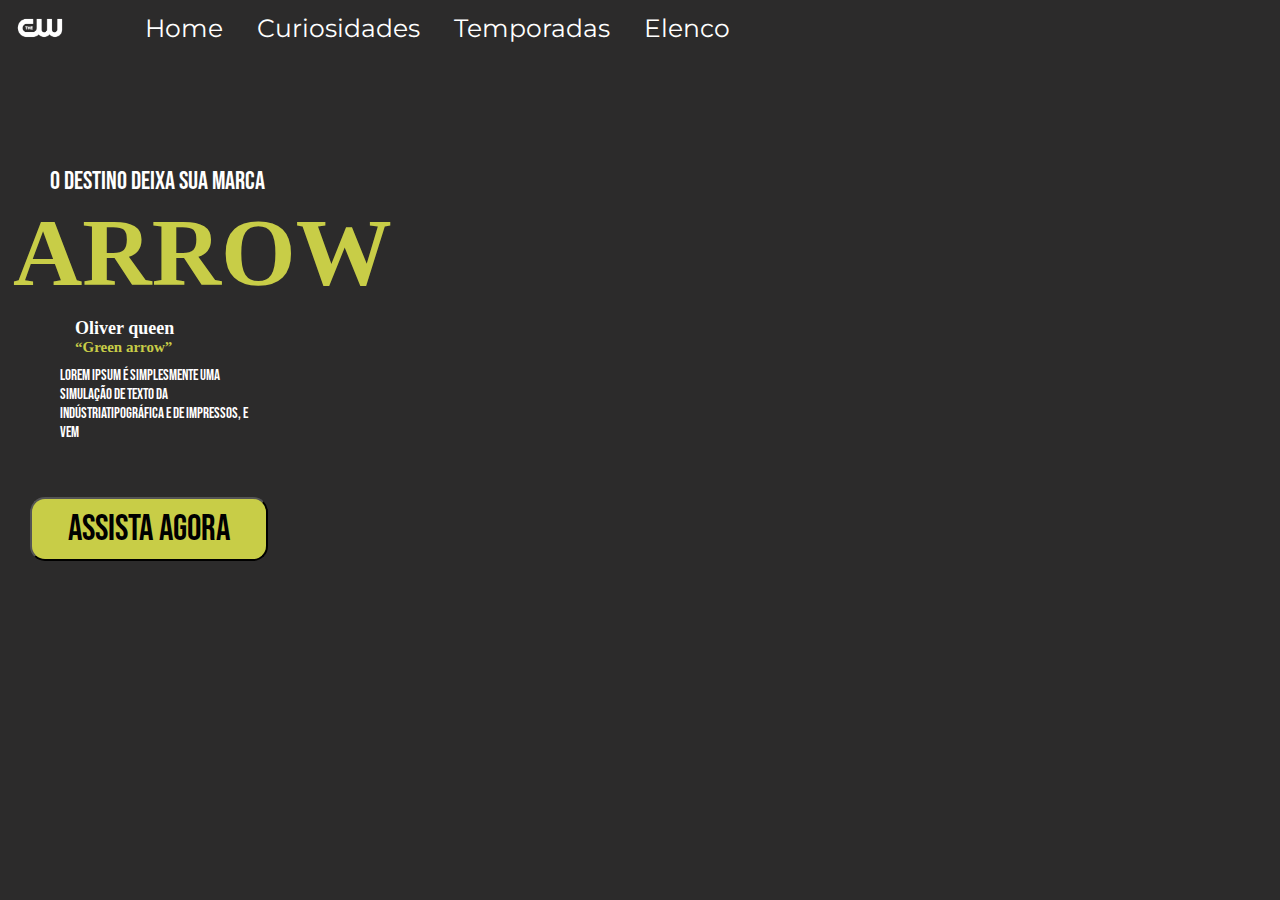
==== index.html @ 14106d90 "Initial commit" ====
<!DOCTYPE html>
<html lang="pt-BR">
<head>
  <meta charset="UTF-8">
  <meta http-equiv="X-UA-Compatible" content="IE=edge">
  <meta name="viewport" content="width=device-width, initial-scale=1.0">
  <link rel="stylesheet" href="style.css">
  <title>ARROW</title>
</head>
<body>
  <div class="generalbox">
    <nav>
      <div class="nav-bar_container">
        <img src="imagens/logo-the-cw.png" alt="logo" class="logo">
        <ul class="nav-bar">
          <a href="#"><li>Home</li></a>
          <a href="#"><li>Curiosidades</li></a>
          <a href="#"><li>Temporadas</li></a>
          <a href="#"><li>Elenco</li></a>
        </ul>
      </div>
    </nav>
    <header class="header">
          <h2 class="paragraph-h2">O destino deixa sua marca</h2>
          <h1 class="paragraph-h1">ARROW</h1>
          <h3 class="paragraph-h3">Oliver queen</h3>
          <h4 class="paragraph-h4">“Green arrow”</h4>
          <p class="paragraph-p">
            Lorem Ipsum é simplesmente uma simulação
            de texto da indústriatipográfica
            e de impressos, e vem
          </p>
          <button class="button-hero">ASSISTA AGORA</button>
    </header>
  </div>
</body>
</html>
---- style.css ----
@import url("https://fonts.googleapis.com/css2?family=Bebas+Neue&family=Montserrat:wght@100&display=swap");

* {
  margin: 0;
  padding: 0;
  box-sizing: border-box;
}

body {
  background-color: #2c2b2b;
  color: white;
}

.generalbox {
  background-image: url(imagens/hero.jpg);
  background-size: cover;
  max-height: 215px;
  height: 100%;
}

.logo {
  width: 35px;
}

.nav-bar_container {
  display: flex;
  justify-content: flex-start;
  align-items: center;
  flex-direction: row;
  gap: 8px;
}

li {
  display: inline-block;
  margin: 5px;
  font-size: 10px;
  font-weight: 400;
  font-family: "Montserrat", sans-serif;
}

a {
  color: white;
  gap: 5px;
}

a:hover {
  transition: 0.5s;
  color: #c8cd47;
}

.paragraph-h1 {
  font-size: 40px;
  color: #c8cd47;
  margin-left: 8px;
}

.paragraph-h2 {
  font-weight: 400;
  font-size: 12px;
  margin-top: 15px;
  margin-left: 20px;
  font-family: "Bebas Neue", cursive;
}

.paragraph-h3 {
  font-size: 15px;
  margin-left: 20px;
}

.paragraph-h4 {
  font-size: 10px;
  color: #c8cd47;
  margin-left: 23px;
}

.paragraph-p {
  font-weight: 400;
  font-size: 8px;
  width: 93px;
  margin-left: 20px;
  font-family: "Bebas Neue", cursive;
}

.button-hero {
  font-size: 16px;
  width: 100px;
  height: 22px;
  border-radius: 15px;
  background-color: #c8cd47;
  margin-bottom: 10px;
  margin-top: 5px;
  margin-left: 10px;
  font-family: "Bebas Neue", cursive;
}

.section {
  height: 167px;
  display: flex;
  flex-direction: column;
}

.container-img {
  display: flex;
  justify-content: space-around;
  margin-top: 22px;
}

.img-curiosidade1 {
  width: 136px;
  height: 85px;
}

.img-curiosidade2 {
  width: 136px;
  height: 85px;
}

.curiosidades-h2 {
  font-size: 25px;
  font-family: "Bebas Neue", cursive;
  text-align: center;
  margin-top: 12px;
  color: #c8cd47;
  font-weight: 400;
}

.curiosidades-p {
  width: 281px;
  height: 53px;
  font-size: 10px;
  text-align: center;
  font-family: "Montserrat", sans-serif;
  margin-left: 45px;
  margin-bottom: 45px;
}

.button-curiosidades {
  font-size: 18px;
  font-weight: 400;
  width: 110px;
  height: 50px;
  border-radius: 15px;
  background-color: #c8cd47;
  margin-bottom: 10px;
  margin-top: 5px;
  margin-left: 135px;
  font-family: "Bebas Neue", cursive;
}

@media (min-width: 748px) {
  .generalbox {
    max-height: 419.06px;
  }

  .logo {
    width: 57px;
  }

  .nav-bar_container {
    gap: 40px;
  }

  li {
    font-size: 15px;
  }

  .paragraph-h1 {
    font-size: 64px;
    margin-left: 13px;
  }

  .paragraph-h2 {
    font-size: 15px;
    margin-left: 50px;
  }

  .paragraph-h3 {
    font-size: 18px;
    margin-left: 55px;
  }

  .paragraph-h4 {
    font-size: 15px;
    margin-left: 55px;
    margin-bottom: 10px;
  }

  .paragraph-p {
    font-size: 15px;
    width: 178px;
    margin-bottom: 15px;
    margin-left: 25px;
  }

  .button-hero {
    width: 122px;
    height: 36px;
    font-size: 20px;
    margin-left: 30px;
  }

  .section{
    display: flex;
    flex-direction: row;
  }

  .img-curiosidade1{
    width: 230px;
    height: 183px;
    margin-left: 25px;
    margin-right: 10px;
  }

  .img-curiosidade2{
    width: 230px;
    height: 183px;
  }

  .curiosidades-h2{
    font-size: 30px;
    margin-left: 20px;
    margin-top: 35px;
  }

  .curiosidades-p{
    display: flex;
    flex-direction: column;
    width: 259px;
    height: 75pxpx;
    margin-top: 100px;
    text-align: start;
  }
}

@media (min-width: 1044px) {
  .generalbox {
    max-height: 823px;
  }

  .logo {
    width: 80px;
  }

  .nav-bar_container {
    gap: 50px;
  }

  li {
    font-size: 25px;
  }

  a {
    margin: 10px;
  }

  .paragraph-h1 {
    font-size: 96px;
    margin-bottom: 10px;
  }

  .paragraph-h2 {
    font-size: 25px;
    margin-top: 110px;
  }

  .paragraph-h3 {
    margin-left: 75px;
  }

  .paragraph-h4 {
    margin-left: 75px;
  }

  .paragraph-p {
    margin-left: 60px;
    width: 205px;
    margin-bottom: 50px;
  }

  .button-hero {
    width: 238px;
    height: 64px;
    font-size: 36px;
    margin-bottom: 100px;
  }
}
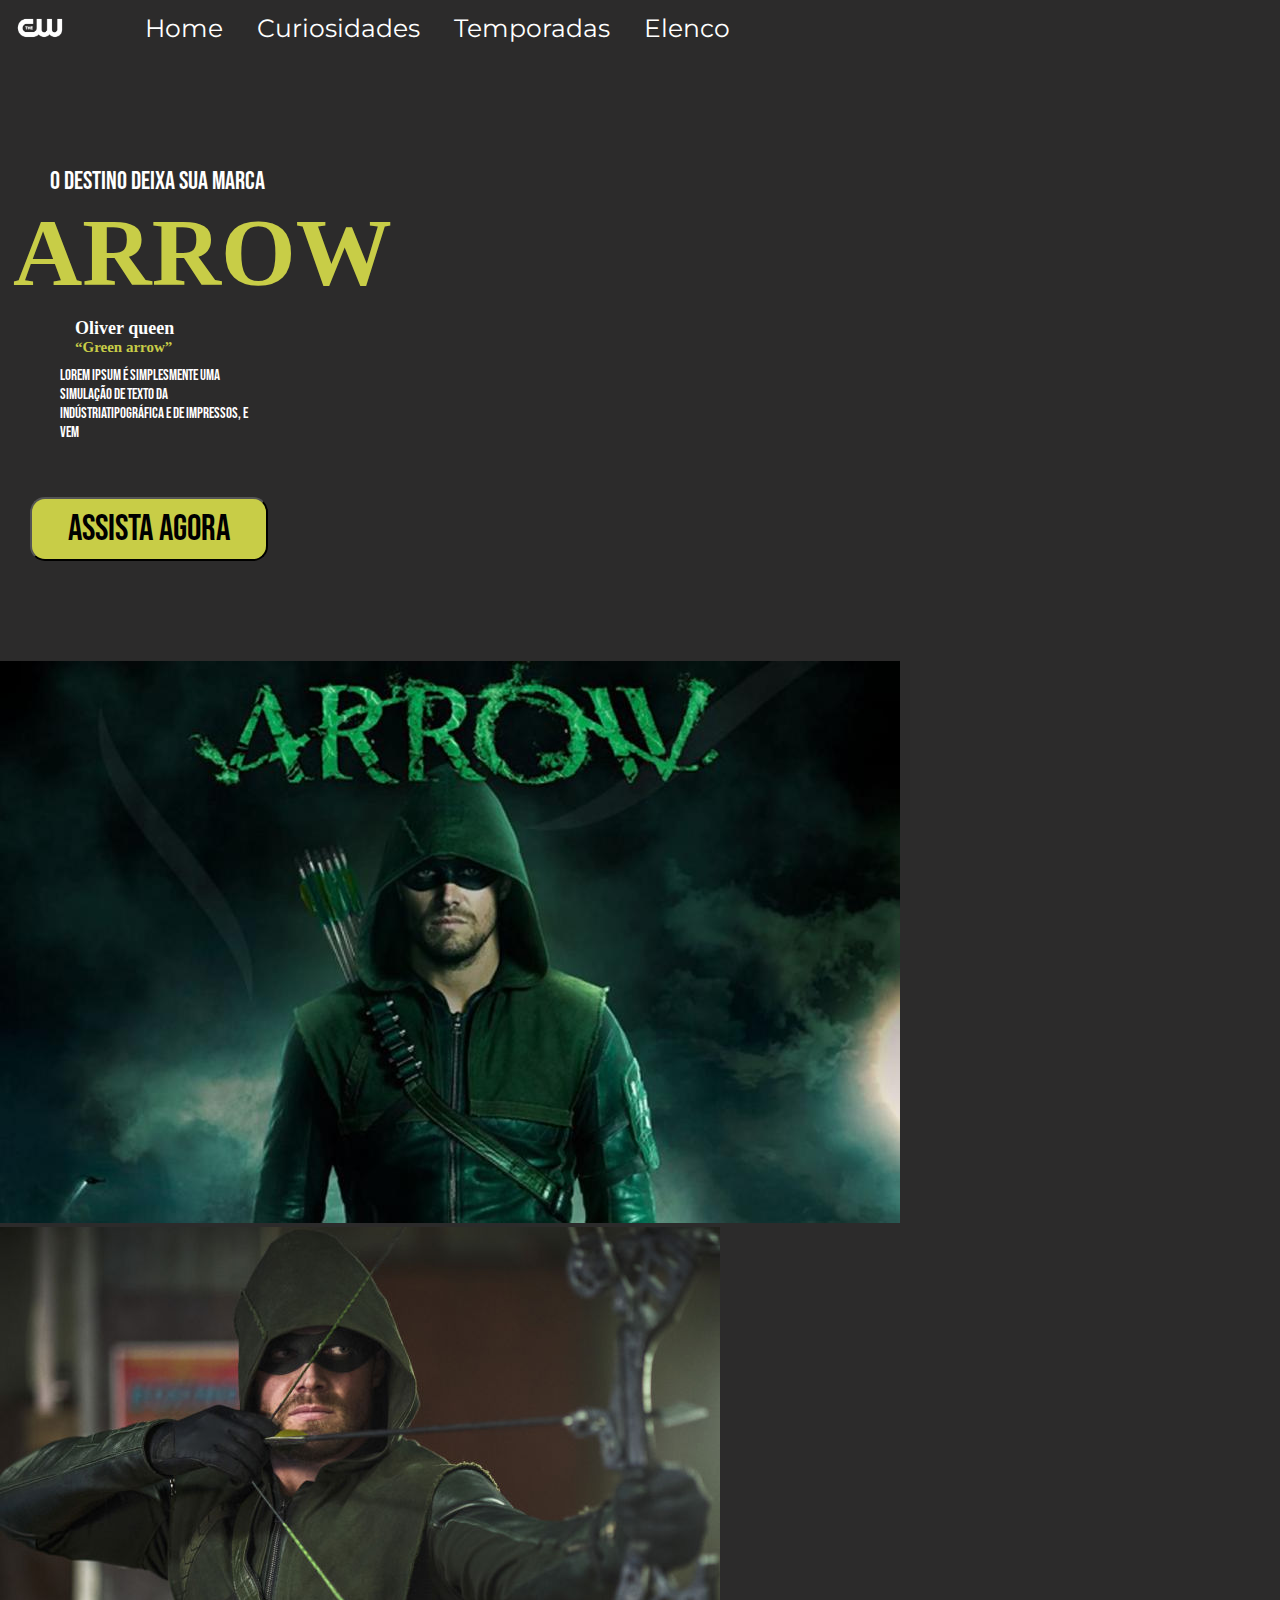
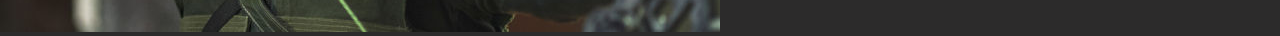
==== commit 2f4ac48e: "Update index.html" ====
--- a/index.html
+++ b/index.html
@@ -33,5 +33,11 @@
           <button class="button-hero">ASSISTA AGORA</button>
     </header>
   </div>
+  <section>
+    <div class="curiosity">
+      <img src="imagens/curiosidade1.jpg" alt="curiosity1">
+      <img src="imagens/curiosidade2.jpg" alt="curiosity2">
+    </div>
+  </section>
 </body>
 </html>--- a/style.css
+++ b/style.css
@@ -91,6 +91,7 @@
   margin-top: 5px;
   margin-left: 10px;
   font-family: "Bebas Neue", cursive;
+  cursor: pointer;
 }
 
 .section {
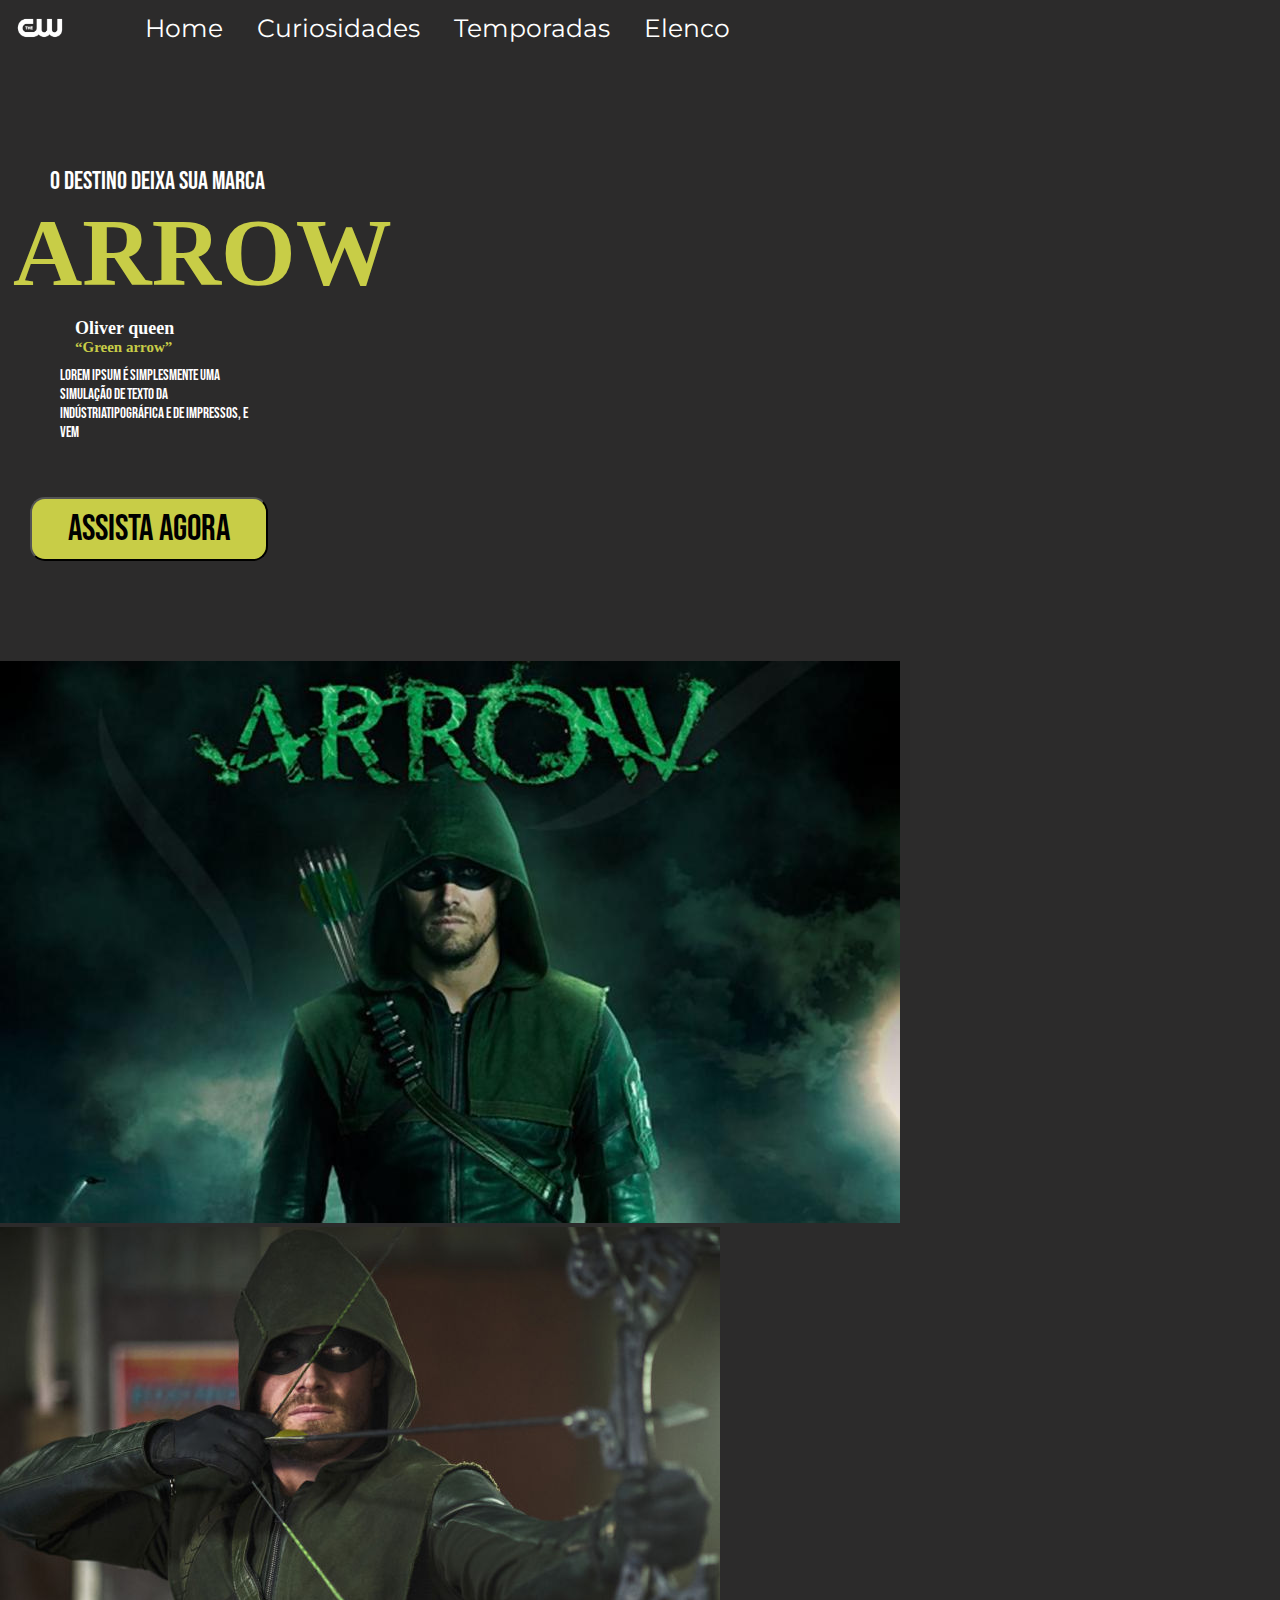
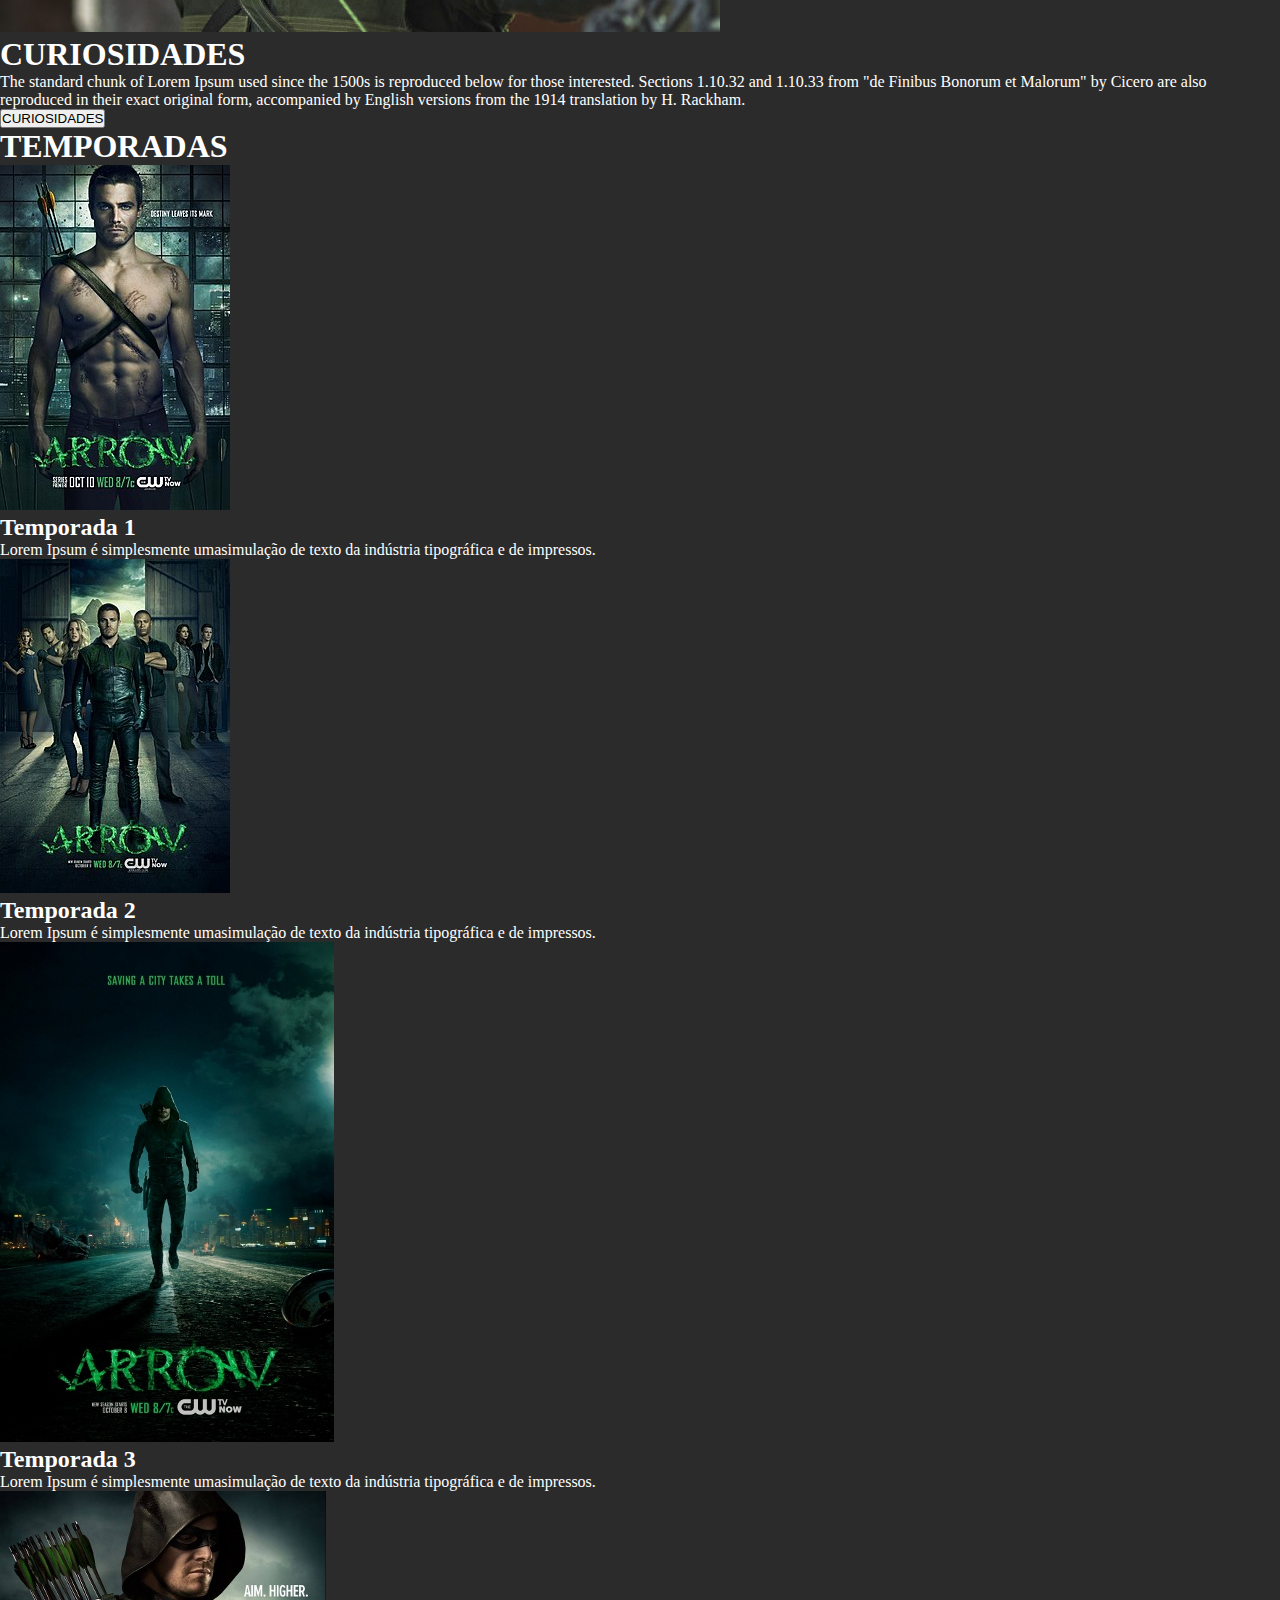
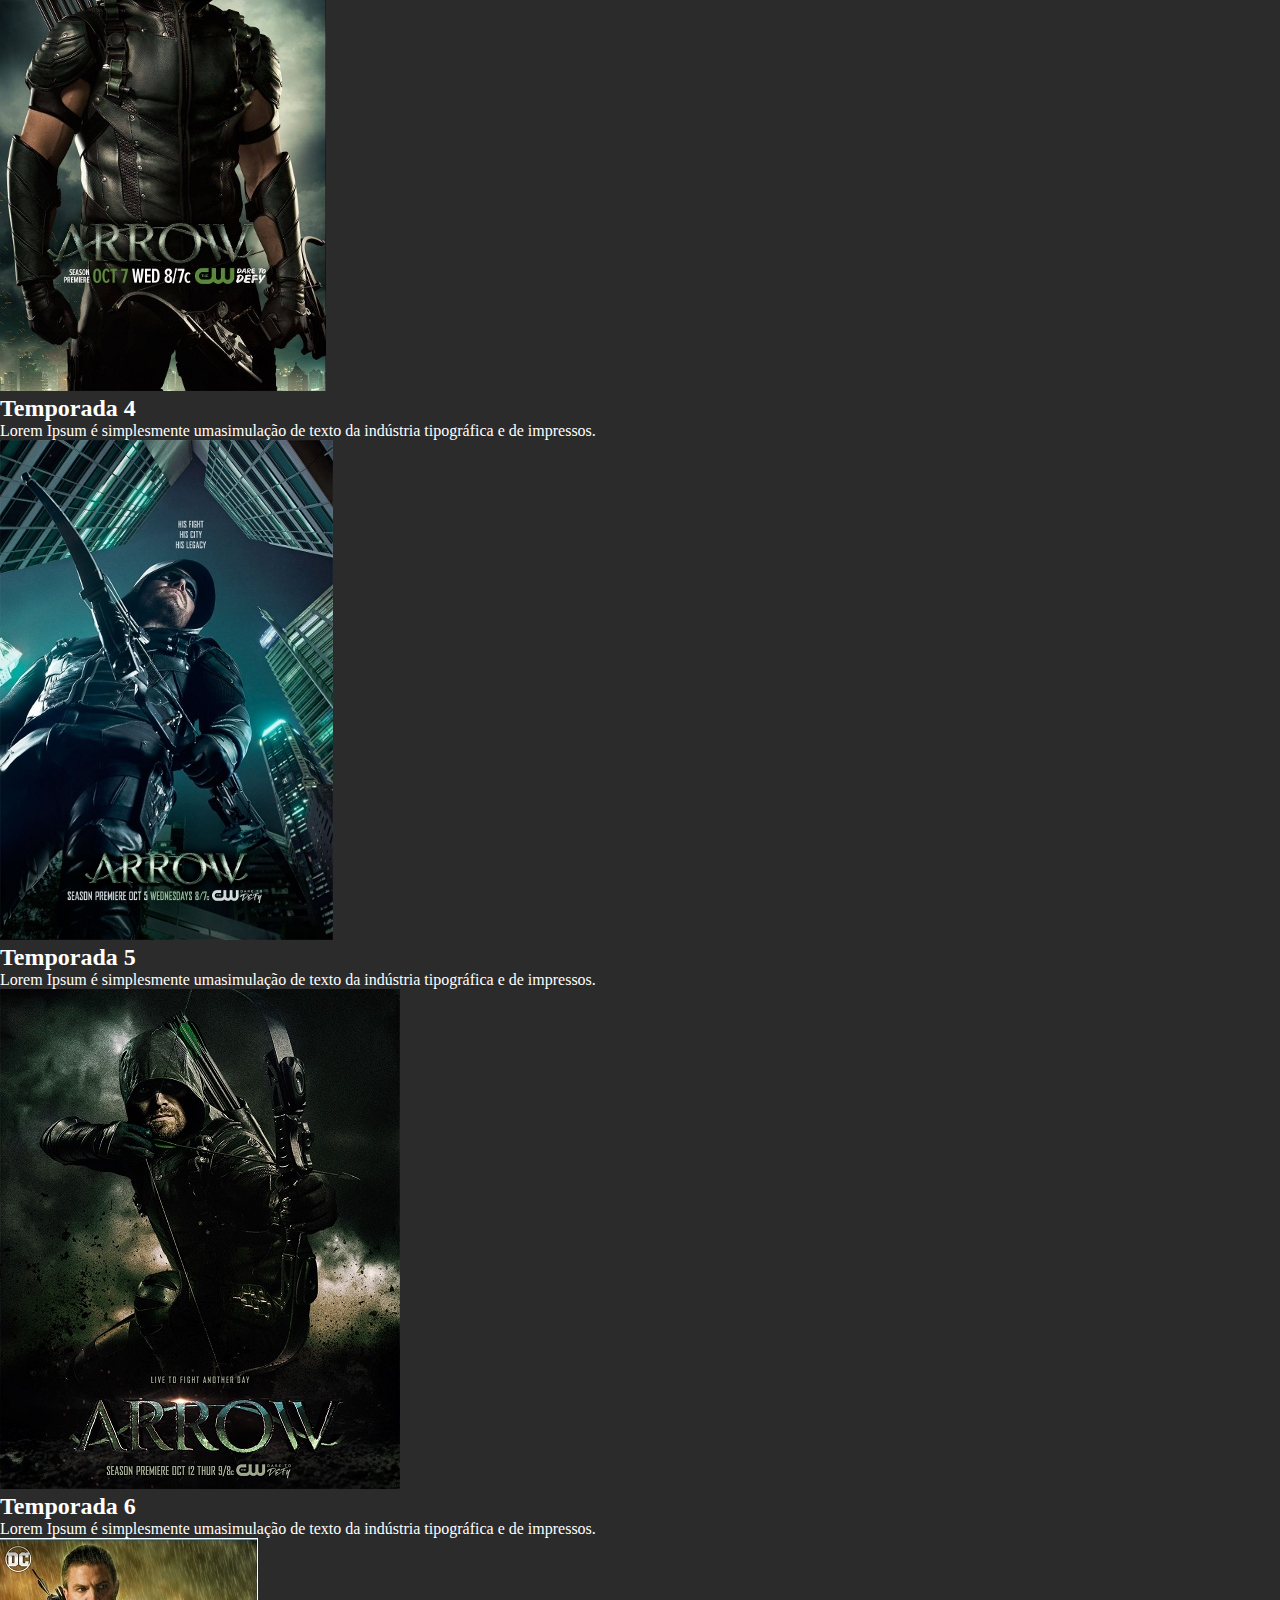
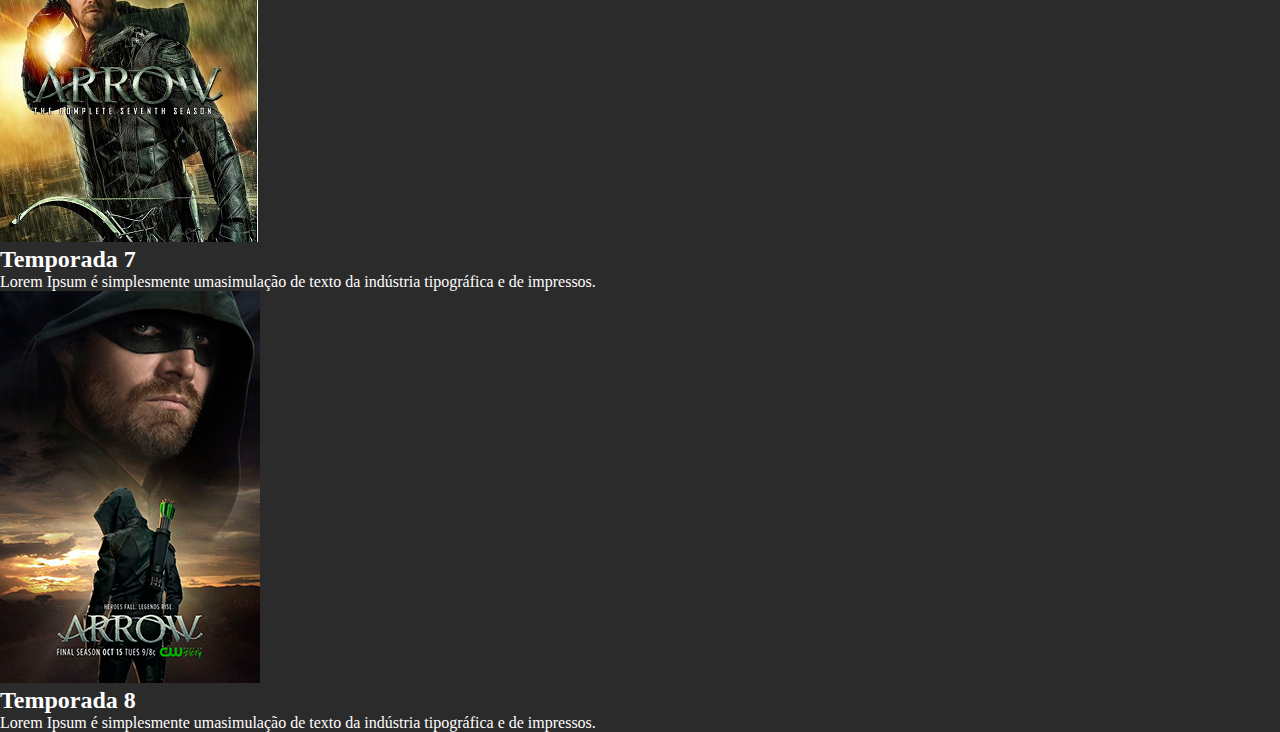
==== commit ea717928: "Update index.html" ====
--- a/index.html
+++ b/index.html
@@ -1,43 +1,116 @@
 <!DOCTYPE html>
 <html lang="pt-BR">
-<head>
-  <meta charset="UTF-8">
-  <meta http-equiv="X-UA-Compatible" content="IE=edge">
-  <meta name="viewport" content="width=device-width, initial-scale=1.0">
-  <link rel="stylesheet" href="style.css">
-  <title>ARROW</title>
-</head>
-<body>
-  <div class="generalbox">
-    <nav>
-      <div class="nav-bar_container">
-        <img src="imagens/logo-the-cw.png" alt="logo" class="logo">
-        <ul class="nav-bar">
-          <a href="#"><li>Home</li></a>
-          <a href="#"><li>Curiosidades</li></a>
-          <a href="#"><li>Temporadas</li></a>
-          <a href="#"><li>Elenco</li></a>
-        </ul>
+  <head>
+    <meta charset="UTF-8" />
+    <meta http-equiv="X-UA-Compatible" content="IE=edge" />
+    <meta name="viewport" content="width=device-width, initial-scale=1.0" />
+    <link rel="stylesheet" href="style.css" />
+    <title>ARROW</title>
+  </head>
+  <body>
+    <div class="generalbox">
+      <nav>
+        <div class="nav-bar_container">
+          <img src="imagens/logo-the-cw.png" alt="logo" class="logo" />
+          <ul class="nav-bar">
+            <a href="#"><li>Home</li></a>
+            <a href="#"><li>Curiosidades</li></a>
+            <a href="#"><li>Temporadas</li></a>
+            <a href="#"><li>Elenco</li></a>
+          </ul>
+        </div>
+      </nav>
+      <header class="header">
+        <h2 class="paragraph-h2">O destino deixa sua marca</h2>
+        <h1 class="paragraph-h1">ARROW</h1>
+        <h3 class="paragraph-h3">Oliver queen</h3>
+        <h4 class="paragraph-h4">“Green arrow”</h4>
+        <p class="paragraph-p">
+          Lorem Ipsum é simplesmente uma simulação de texto da
+          indústriatipográfica e de impressos, e vem
+        </p>
+        <button class="button-hero">ASSISTA AGORA</button>
+      </header>
+    </div>
+    <section>
+      <div class="curiosity">
+        <div class="img_curiosity">
+          <img src="imagens/curiosidade1.jpg"alt="curiosity1"class="curiosity1"/>
+          <img src="imagens/curiosidade2.jpg"alt="curiosity2"class="curiosity2"/>
+        </div>
+        <div class="text_curiosity">
+          <h1 class="curiosity h1">CURIOSIDADES</h1>
+          <p class="paragrapy_curiosity">
+            The standard chunk of Lorem Ipsum used since the 1500s is reproduced
+            below for those interested. Sections 1.10.32 and 1.10.33 from "de
+            Finibus Bonorum et Malorum" by Cicero are also reproduced in their
+            exact original form, accompanied by English versions from the 1914
+            translation by H. Rackham.
+          </p>
+          <button class="button_curiosity">CURIOSIDADES</button>
+        </div>
       </div>
-    </nav>
-    <header class="header">
-          <h2 class="paragraph-h2">O destino deixa sua marca</h2>
-          <h1 class="paragraph-h1">ARROW</h1>
-          <h3 class="paragraph-h3">Oliver queen</h3>
-          <h4 class="paragraph-h4">“Green arrow”</h4>
-          <p class="paragraph-p">
-            Lorem Ipsum é simplesmente uma simulação
-            de texto da indústriatipográfica
-            e de impressos, e vem
-          </p>
-          <button class="button-hero">ASSISTA AGORA</button>
-    </header>
-  </div>
-  <section>
-    <div class="curiosity">
-      <img src="imagens/curiosidade1.jpg" alt="curiosity1">
-      <img src="imagens/curiosidade2.jpg" alt="curiosity2">
-    </div>
-  </section>
-</body>
-</html>+    </section>
+    <section>
+      <div class="season">
+        <h1 class="h1_season">TEMPORADAS</h1>
+        <div class="season_impar">
+          <img src="imagens/Temporada_1.jpg" alt="img1" class="img_season">
+          <div class="text_season">
+            <h2 class="h2_season">Temporada 1</h2>
+            <p class="paragrapy_season">Lorem Ipsum é simplesmente umasimulação de texto da indústria tipográfica e de impressos.</p>
+          </div>
+        </div>
+        <div class="season_par">
+          <img src="imagens/Temporada_2.jpg" alt="img2" class="img_season">
+        <div class="text_season">
+          <h2 class="h2_season">Temporada 2</h2>
+          <p class="paragrapy_season">Lorem Ipsum é simplesmente umasimulação de texto da indústria tipográfica e de impressos.</p>
+        </div>
+        </div>
+        <div class="season_impar">
+          <img src="imagens/Temporada_3.jpg" alt="img3" class="img_season">
+        <div class="text_season">
+          <h2 class="h2_season">Temporada 3</h2>
+          <p class="paragrapy_season">Lorem Ipsum é simplesmente umasimulação de texto da indústria tipográfica e de impressos.</p>
+        </div>
+        </div>
+        <div class="season_par">
+          <img src="imagens/Temporada_4.jpg" alt="img4" class="img_season">
+        <div class="text_season">
+          <h2 class="h2_season">Temporada 4</h2>
+          <p class="paragrapy_season">Lorem Ipsum é simplesmente umasimulação de texto da indústria tipográfica e de impressos.</p>
+        </div>
+        </div>
+        <div class="season_impar">
+          <img src="imagens/Temporada_5.jpg" alt="img5" class="img_season">
+        <div class="text_season">
+          <h2 class="h2_season">Temporada 5</h2>
+          <p class="paragrapy_season">Lorem Ipsum é simplesmente umasimulação de texto da indústria tipográfica e de impressos.</p>
+        </div>
+        </div>
+        <div class="season_par">
+          <img src="imagens/Temporada_6.jpg" alt="img6" class="img_season">
+        <div class="text_season">
+          <h2 class="h2_season">Temporada 6</h2>
+          <p class="paragrapy_season">Lorem Ipsum é simplesmente umasimulação de texto da indústria tipográfica e de impressos.</p>
+        </div>
+        </div>
+        <div class="season_impar">
+          <img src="imagens/Temporada_7.jpg" alt="img7" class="img_season">
+        <div class="text_season">
+          <h2 class="h2_season">Temporada 7</h2>
+          <p class="paragrapy_season">Lorem Ipsum é simplesmente umasimulação de texto da indústria tipográfica e de impressos.</p>
+        </div>
+        </div>
+        <div class="season_par">
+          <img src="imagens/Temporada_8.jpg" alt="img8" class="img_season">
+        <div class="text_season">
+          <h2 class="h2_season">Temporada 8</h2>
+          <p class="paragrapy_season">Lorem Ipsum é simplesmente umasimulação de texto da indústria tipográfica e de impressos.</p>
+        </div>
+        </div>
+      </div>
+    </section>
+  </body>
+</html>
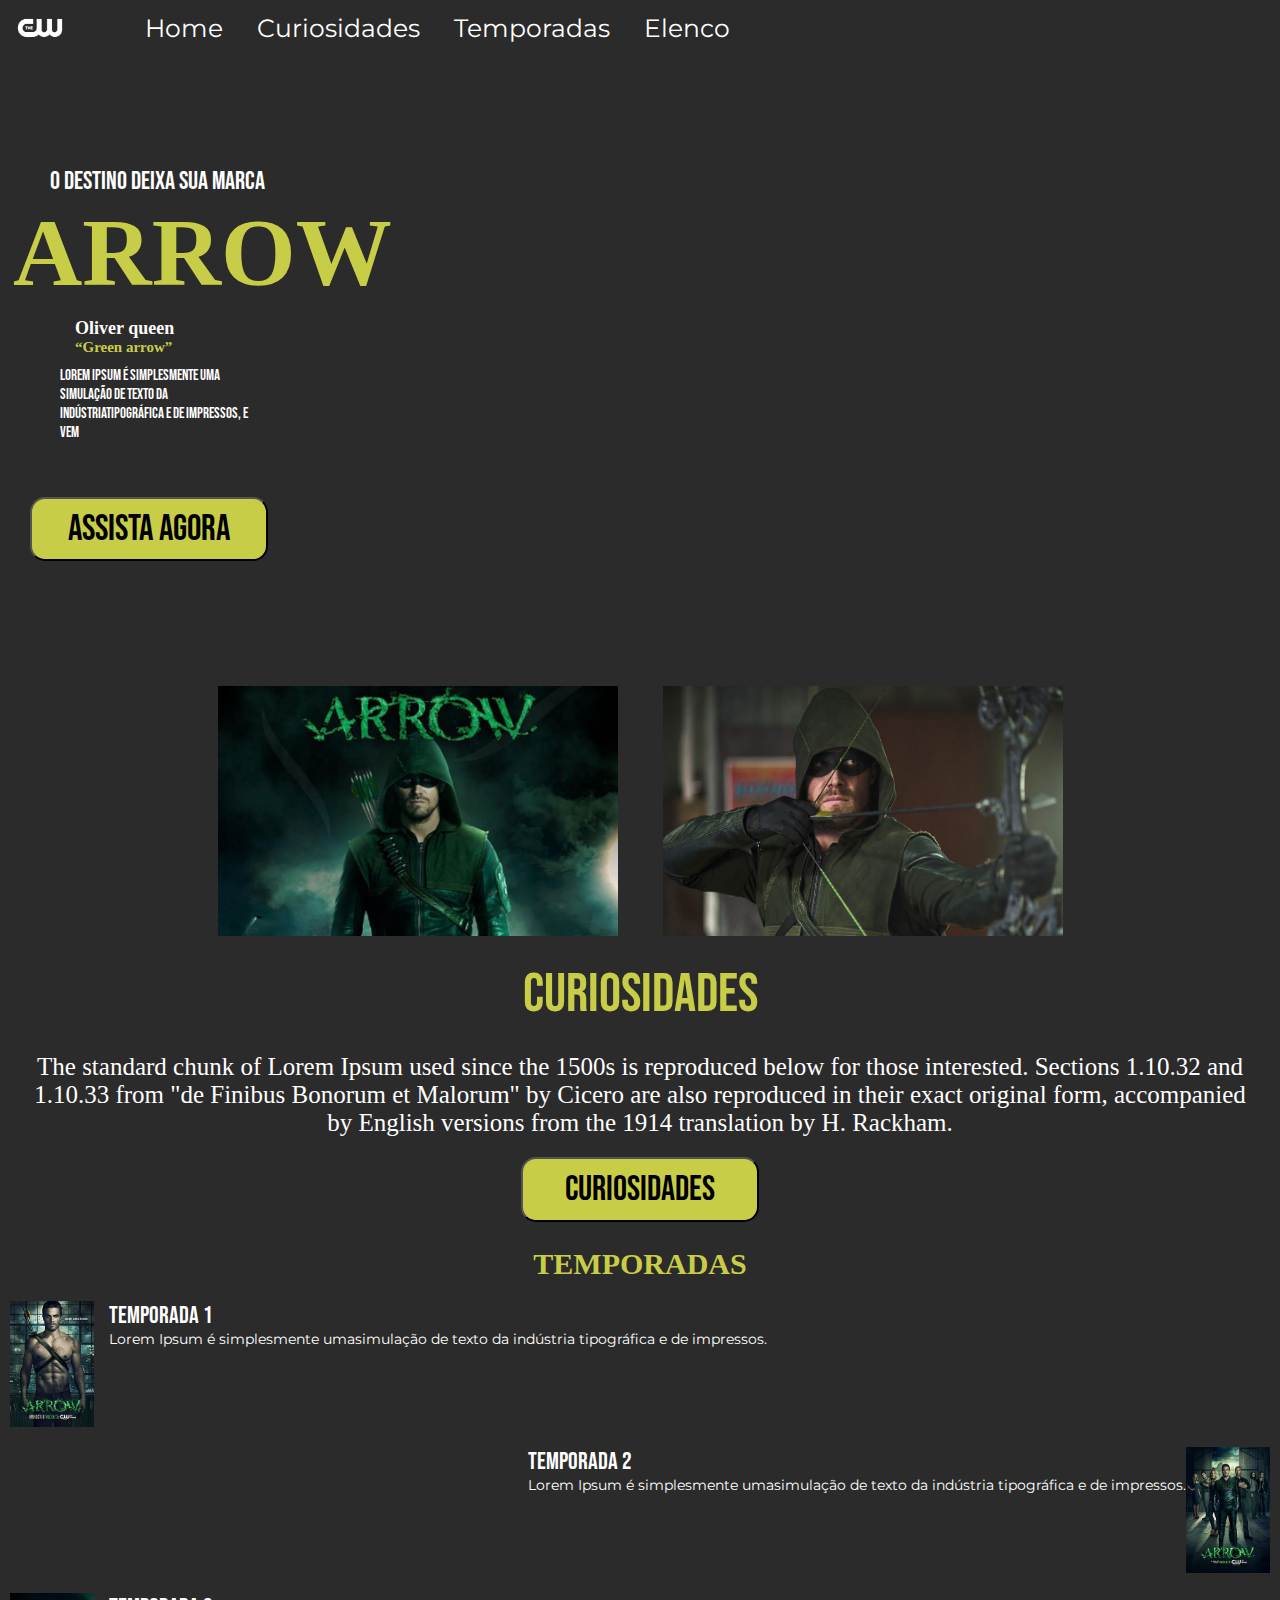
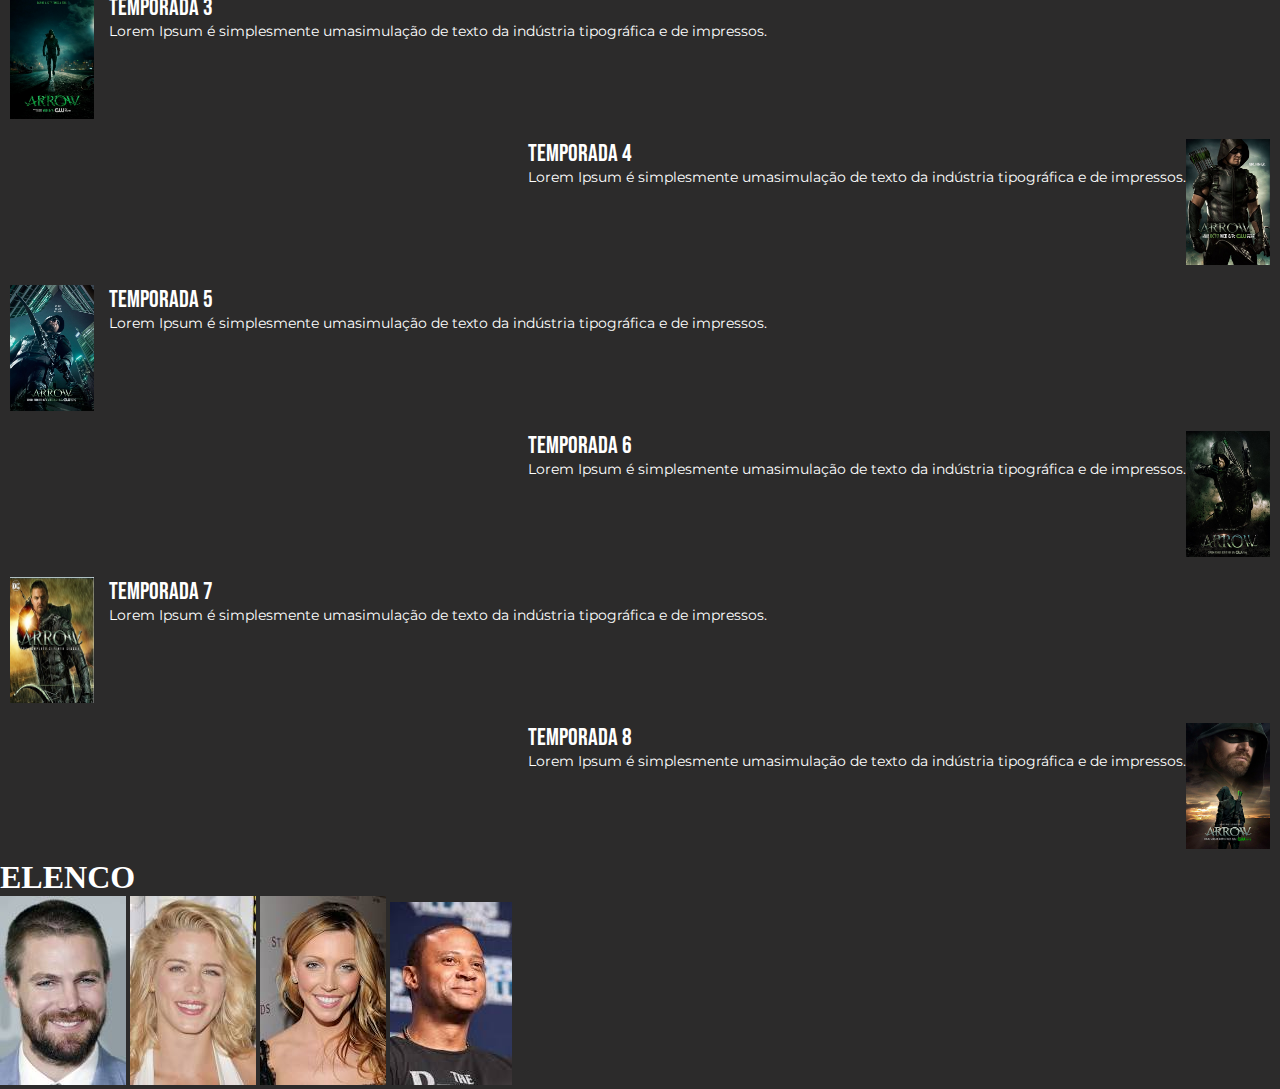
==== commit 2a7c21a7: "Update index.html" ====
--- a/index.html
+++ b/index.html
@@ -52,8 +52,8 @@
       </div>
     </section>
     <section>
+      <h1 class="h1_season">TEMPORADAS</h1>
       <div class="season">
-        <h1 class="h1_season">TEMPORADAS</h1>
         <div class="season_impar">
           <img src="imagens/Temporada_1.jpg" alt="img1" class="img_season">
           <div class="text_season">
@@ -112,5 +112,14 @@
         </div>
       </div>
     </section>
+    <section>
+      <h1>ELENCO</h1>
+      <div class="elenco_imgs">
+        <img src="imagens/Stephen Amell arqueiro.jfif" alt="img1">
+        <img src="imagens/Emily Bett Rickards felicity.jfif" alt="">
+        <img src="imagens/Katie Cassidy canario.jfif" alt="">
+        <img src="imagens/David Ramsey john.jfif" alt="">
+      </div>
+    </section>
   </body>
 </html>
--- a/style.css
+++ b/style.css
@@ -94,58 +94,97 @@
   cursor: pointer;
 }
 
-.section {
-  height: 167px;
+.curiosity {
+  margin: 20px;
+}
+
+.img_curiosity{
+  display: flex;
+  justify-content: center;
+  align-items: center;
+  gap: 30px;
+}
+
+.text_curiosity{
   display: flex;
   flex-direction: column;
-}
-
-.container-img {
-  display: flex;
-  justify-content: space-around;
-  margin-top: 22px;
-}
-
-.img-curiosidade1 {
-  width: 136px;
-  height: 85px;
-}
-
-.img-curiosidade2 {
-  width: 136px;
-  height: 85px;
-}
-
-.curiosidades-h2 {
+  align-items: center;
+}
+
+.curiosity1 {
+  width: 120px;
+  height: 84px;
+}
+
+.curiosity2 {
+  width: 120px;
+  height: 84px;
+}
+
+.curiosity h1 {
+  color: #c8cd47;
+  text-align: center;
+  font-family: "Bebas Neue", cursive;
+  font-weight: 400;
+  font-size: 30px;
+}
+
+.paragrapy_curiosity {
+  text-align: center;
+}
+
+.button_curiosity {
+  background-color: #c8cd47;
+  width: 145px;
+  height: 35px;
+  border-radius: 15px;
   font-size: 25px;
   font-family: "Bebas Neue", cursive;
+  margin-top: 20px;
+  cursor: pointer;
+}
+
+.season{
+  margin: 10px;
+}
+
+.h1_season{
   text-align: center;
-  margin-top: 12px;
-  color: #c8cd47;
-  font-weight: 400;
-}
-
-.curiosidades-p {
-  width: 281px;
-  height: 53px;
-  font-size: 10px;
-  text-align: center;
+  color: #c8cd47;
+  font-size: 30px;
+}
+
+.h2_season{
+  font-family: "Bebas Neue", cursive;
+  font-weight: 400;
+}
+
+.paragrapy_season{
   font-family: "Montserrat", sans-serif;
-  margin-left: 45px;
-  margin-bottom: 45px;
-}
-
-.button-curiosidades {
-  font-size: 18px;
-  font-weight: 400;
-  width: 110px;
-  height: 50px;
-  border-radius: 15px;
-  background-color: #c8cd47;
-  margin-bottom: 10px;
-  margin-top: 5px;
-  margin-left: 135px;
-  font-family: "Bebas Neue", cursive;
+  font-size: 14px;
+}
+
+.season_impar{
+  display: flex;
+  gap: 15px;
+  margin-top: 20px;
+}
+
+.season_par{
+  display: flex;
+  flex-direction: row-reverse;
+  margin-top: 20px;
+  margin-left: 20px;
+}
+
+.img_season{
+  width: 84px;
+  height: 126px;
+}
+
+.text_season{
+  display: flex;
+  flex-direction: column;
 }
 
 @media (min-width: 748px) {
@@ -200,36 +239,46 @@
     margin-left: 30px;
   }
 
-  .section{
+  .curiosity {
+    margin: 30px;
+  }
+  
+  .img_curiosity{
     display: flex;
-    flex-direction: row;
-  }
-
-  .img-curiosidade1{
-    width: 230px;
-    height: 183px;
-    margin-left: 25px;
-    margin-right: 10px;
-  }
-
-  .img-curiosidade2{
-    width: 230px;
-    height: 183px;
-  }
-
-  .curiosidades-h2{
-    font-size: 30px;
-    margin-left: 20px;
-    margin-top: 35px;
-  }
-
-  .curiosidades-p{
+    justify-content: center;
+    align-items: center;
+    gap: 30px;
+  }
+  
+  .text_curiosity{
     display: flex;
     flex-direction: column;
-    width: 259px;
-    height: 75pxpx;
-    margin-top: 100px;
-    text-align: start;
+    align-items: center;
+  }
+  
+  .curiosity1 {
+    width: 250px;
+    height: 184px;
+  }
+  
+  .curiosity2 {
+    width: 250px;
+    height: 184px;
+  }
+  
+  .curiosity h1 {
+    font-size: 45px;
+  }
+  
+  .paragrapy_curiosity {
+    text-align: center;
+    font-size: 25px;
+  }
+  
+  .button_curiosity {
+    width: 230px;
+    height: 55px;
+    font-size: 32px;
   }
 }
 
@@ -284,4 +333,43 @@
     font-size: 36px;
     margin-bottom: 100px;
   }
-}
+
+  .curiosity {
+    margin: 25px;
+  }
+  
+  .img_curiosity{
+    gap: 45px;
+  }
+  
+  .text_curiosity{
+    display: flex;
+    flex-direction: column;
+    align-items: center;
+  }
+  
+  .curiosity1 {
+    width: 400px;
+    height: 250px;
+  }
+  
+  .curiosity2 {
+    width: 400px;
+    height: 250px;
+  }
+  
+  .curiosity h1 {
+    font-size: 55px;
+  }
+  
+  .paragrapy_curiosity {
+    text-align: center;
+    font-size: 25px;
+  }
+  
+  .button_curiosity {
+    width: 238px;
+    height: 65px;
+    font-size: 35px;
+  }
+}
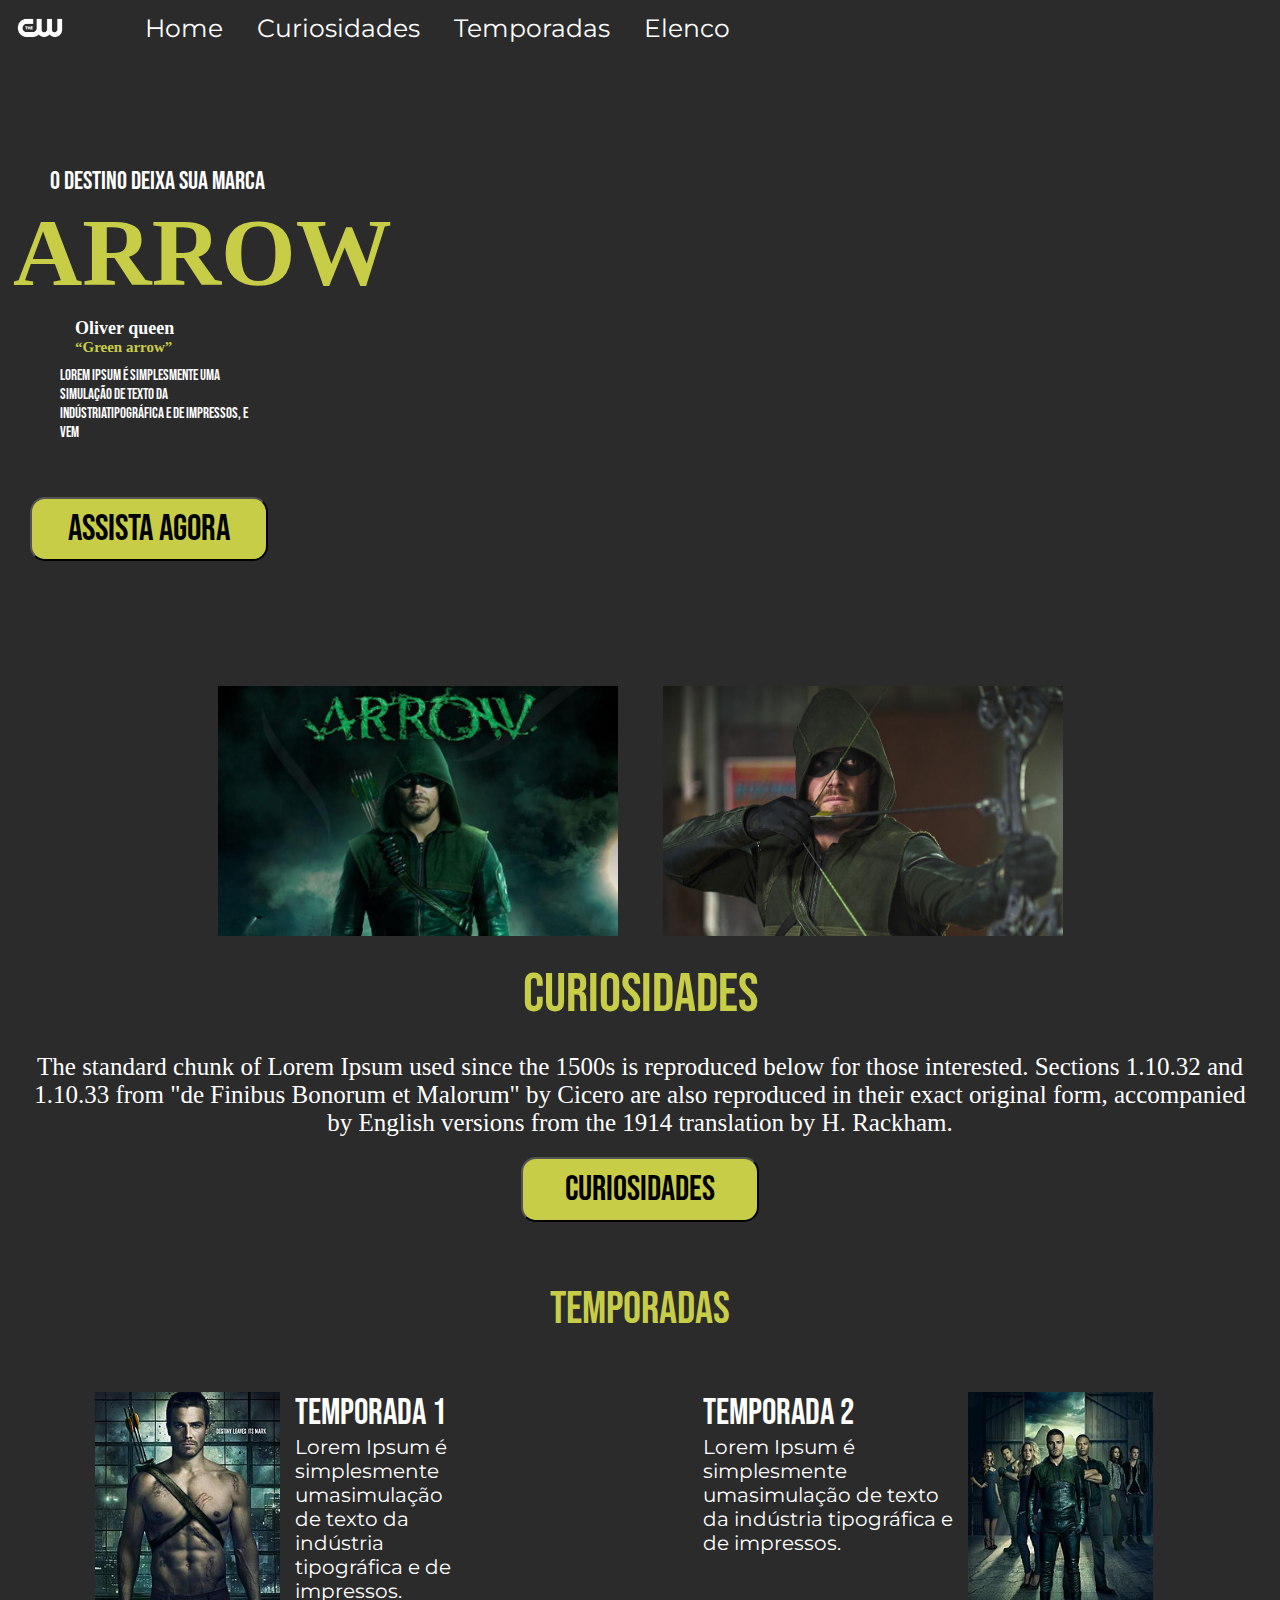
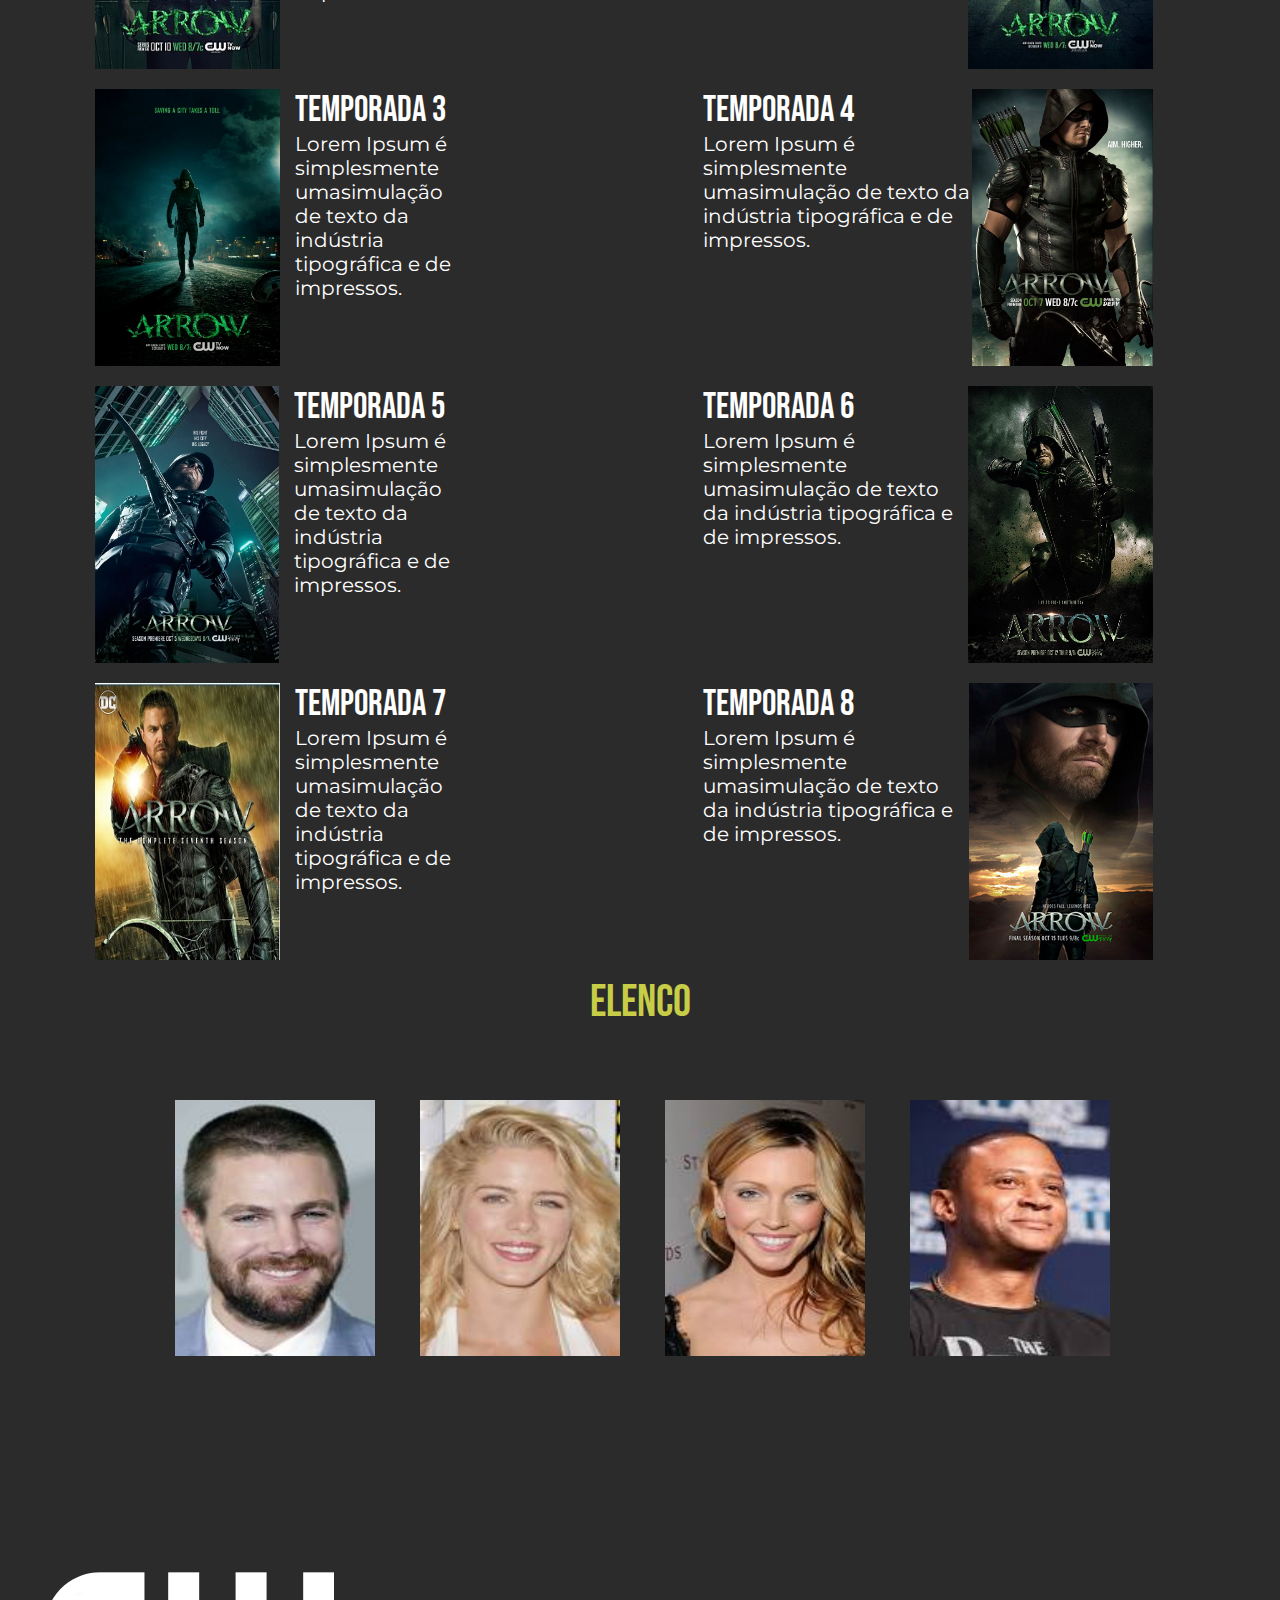
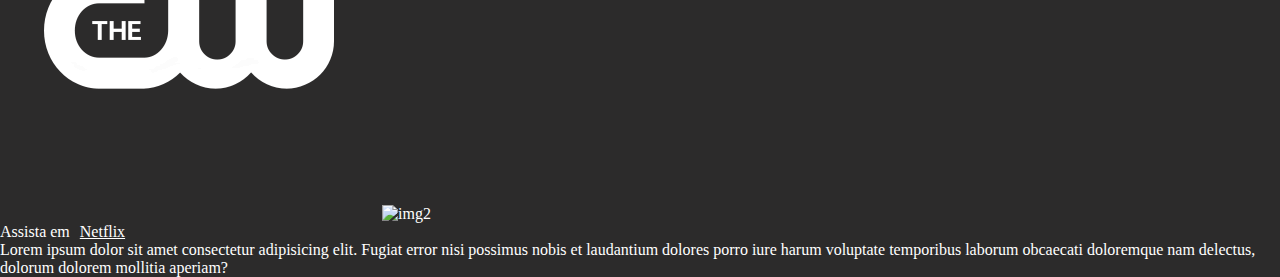
==== commit 47857739: "Update index.html" ====
--- a/index.html
+++ b/index.html
@@ -113,13 +113,23 @@
       </div>
     </section>
     <section>
-      <h1>ELENCO</h1>
+      <h1 class="h1_elenco">ELENCO</h1>
       <div class="elenco_imgs">
-        <img src="imagens/Stephen Amell arqueiro.jfif" alt="img1">
-        <img src="imagens/Emily Bett Rickards felicity.jfif" alt="">
-        <img src="imagens/Katie Cassidy canario.jfif" alt="">
-        <img src="imagens/David Ramsey john.jfif" alt="">
+        <img src="imagens/Stephen Amell arqueiro.jfif" alt="img1" class="img_elenco">
+        <img src="imagens/Emily Bett Rickards felicity.jfif" alt="img2" class="img_elenco">
+        <img src="imagens/Katie Cassidy canario.jfif" alt="img3" class="img_elenco">
+        <img src="imagens/David Ramsey john.jfif" alt="img4" class="img_elenco">
       </div>
     </section>
+    <footer class="footer">
+      <div class="img_footer">
+        <img src="imagens/logo_footer.png" alt="img1" class="img1">
+        <img src="imagens/logo_netflix.png" alt="img2" class="img2">
+      </div>
+      <div class="text_footer">
+        <p class="link_footer">Assista em<a href="https://www.netflix.com/">Netflix</a></p>
+        <p class="paragrapy_footer">Lorem ipsum dolor sit amet consectetur adipisicing elit. Fugiat error nisi possimus nobis et laudantium dolores porro iure harum voluptate temporibus laborum obcaecati doloremque nam delectus, dolorum dolorem mollitia aperiam?</p>
+      </div>
+    </footer>
   </body>
 </html>
--- a/style.css
+++ b/style.css
@@ -152,6 +152,8 @@
   text-align: center;
   color: #c8cd47;
   font-size: 30px;
+  font-family: "Bebas Neue", cursive;
+  font-weight: 400;
 }
 
 .h2_season{
@@ -187,6 +189,28 @@
   flex-direction: column;
 }
 
+.h1_elenco{
+  color: #c8cd47;
+  font-size: 30px;
+  font-family: "Bebas Neue", cursive;
+  font-weight: 400;
+  text-align: center;
+  margin-top: 15px;
+  margin-bottom: 15px;
+}
+
+.elenco_imgs{
+  display: grid;
+  grid-template-columns: 1fr 1fr;
+  margin-left: 50px;
+}
+
+.img_elenco{
+  width: 131px;
+  height: 172px;
+  margin-bottom: 40px;
+}
+
 @media (min-width: 748px) {
   .generalbox {
     max-height: 419.06px;
@@ -280,6 +304,70 @@
     height: 55px;
     font-size: 32px;
   }
+  .season{
+    margin: 10px;
+    margin-top: 35px;
+    margin-left: 45px;
+    display: grid;
+    grid-template-columns: 1fr 1fr;
+  }
+  
+  .h1_season{
+    font-size: 45px;
+  }
+  
+  .h2_season{
+    font-family: "Bebas Neue", cursive;
+    font-weight: 400;
+    font-size: 32px;
+  }
+  
+  .paragrapy_season{
+    font-size: 14px;
+  }
+  
+  .season_impar{
+    max-width: 350px;
+    display: flex;
+    justify-content: flex-start;
+    gap: 15px;
+    margin-top: 20px;
+  }
+  
+  .season_par{
+    max-width: 275px;
+    display: flex;
+    justify-content: flex-end;
+    margin-top: 20px;
+    margin-left: 20px;
+  }
+  
+  .img_season{
+    width: 110px;
+    height: 164px;
+  }
+  
+  .text_season{
+    display: flex;
+    flex-direction: column;
+  }
+
+  .h1_elenco{
+    font-size: 45px;
+    margin-bottom: 25px;
+  }
+  
+  .elenco_imgs{
+    display: grid;
+    grid-template-columns: 1fr 1fr;
+    padding: 45px;
+    margin-left: 75px;
+  }
+  
+  .img_elenco{
+    width: 200px;
+    height: 256px;
+  }
 }
 
 @media (min-width: 1044px) {
@@ -371,5 +459,71 @@
     width: 238px;
     height: 65px;
     font-size: 35px;
-  }
-}
+    margin-bottom: 35px;
+  }
+
+  .season{
+    margin: 10px;
+    margin-top: 35px;
+    margin-left: 95px;
+    display: grid;
+    grid-template-columns: 1fr 1fr;
+  }
+  
+  .h1_season{
+    font-size: 45px;
+  }
+  
+  .h2_season{
+    font-family: "Bebas Neue", cursive;
+    font-weight: 400;
+    font-size: 36px;
+  }
+  
+  .paragrapy_season{
+    font-size: 20px;
+  }
+  
+  .season_impar{
+    max-width: 356px;
+    display: flex;
+    justify-content: flex-start;
+    gap: 15px;
+    margin-top: 20px;
+  }
+  
+  .season_par{
+    max-width: 450px;
+    display: flex;
+    justify-content: flex-end;
+    margin-top: 20px;
+    margin-left: 20px;
+  }
+  
+  .img_season{
+    width: 185px;
+    height: 277px;
+  }
+  
+  .text_season{
+    display: flex;
+    flex-direction: column;
+  }
+
+  .h1_elenco{
+    font-size: 45px;
+    margin-bottom: 25px;
+  }
+  
+  .elenco_imgs{
+    display: flex;
+    justify-content: center;
+    gap: 45px;
+    margin-right: 70px;
+  }
+  
+  .img_elenco{
+    width: 200px;
+    height: 256px;
+  }
+}
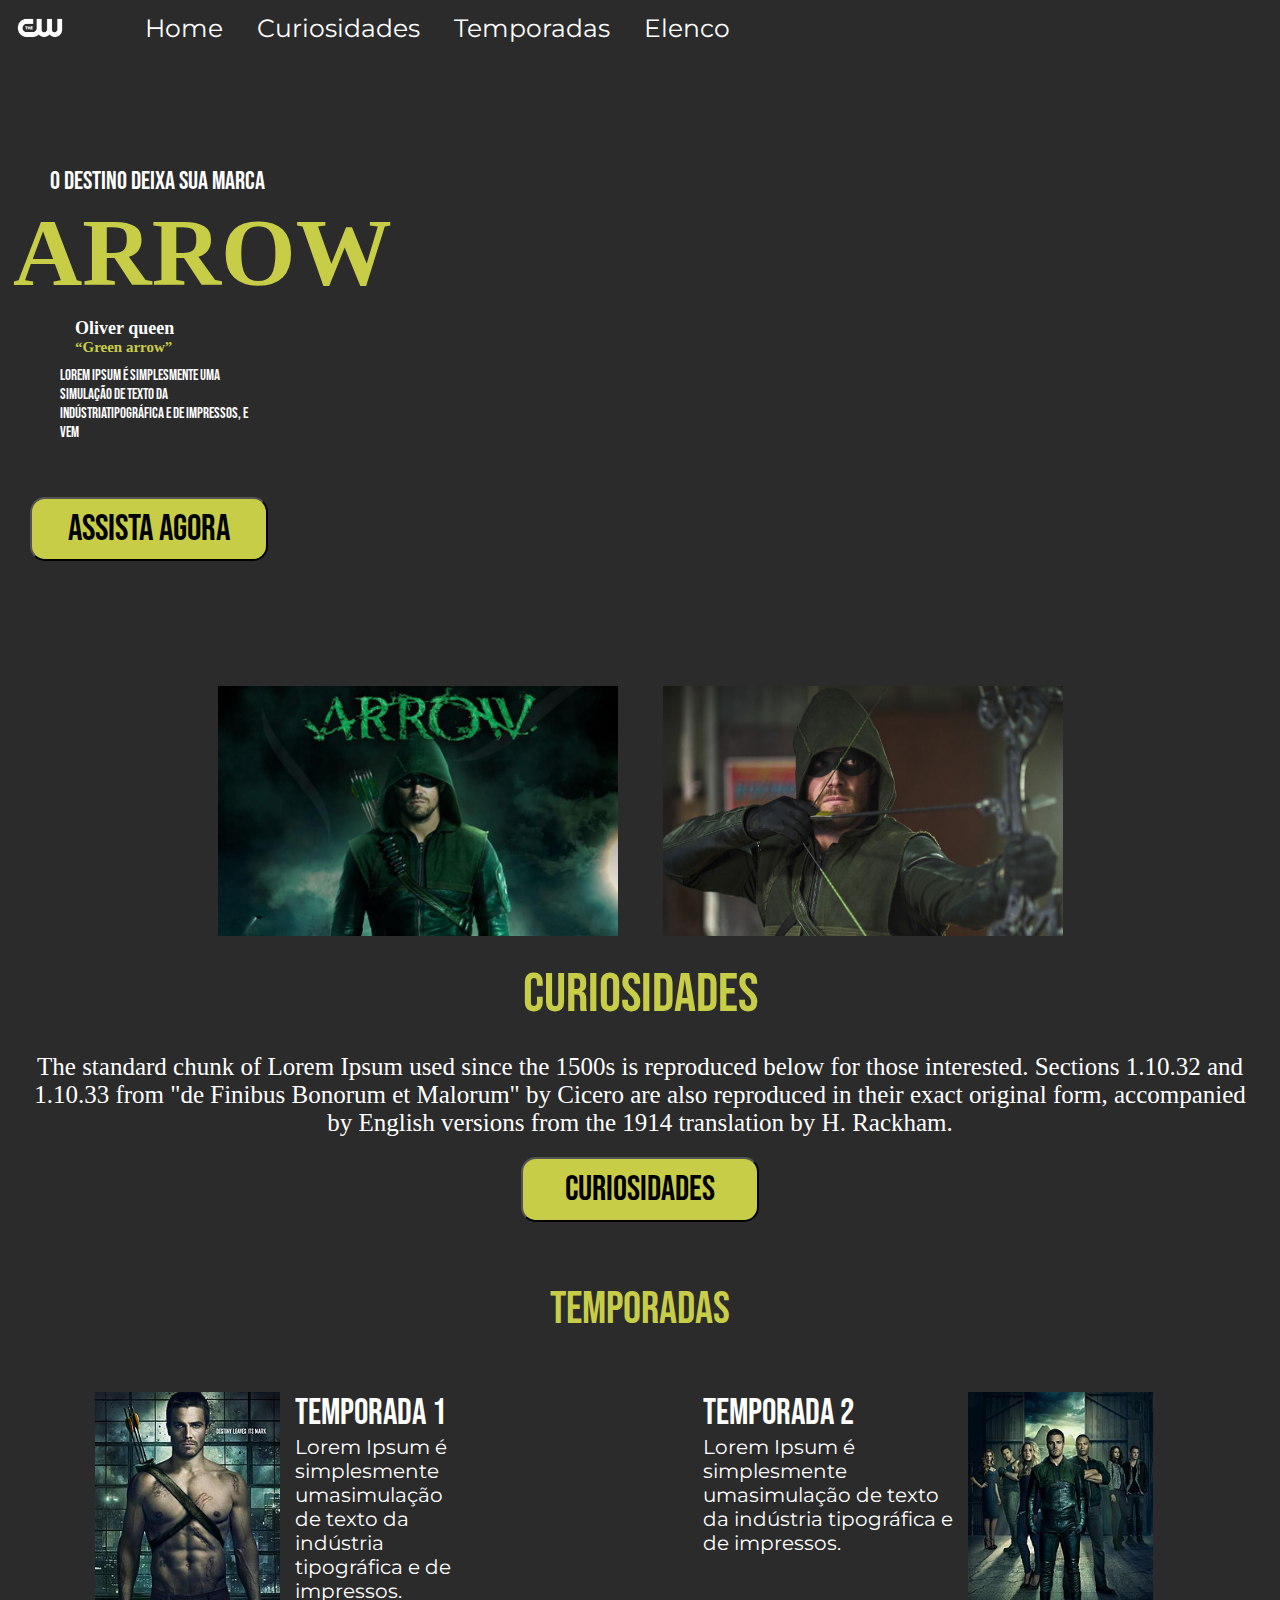
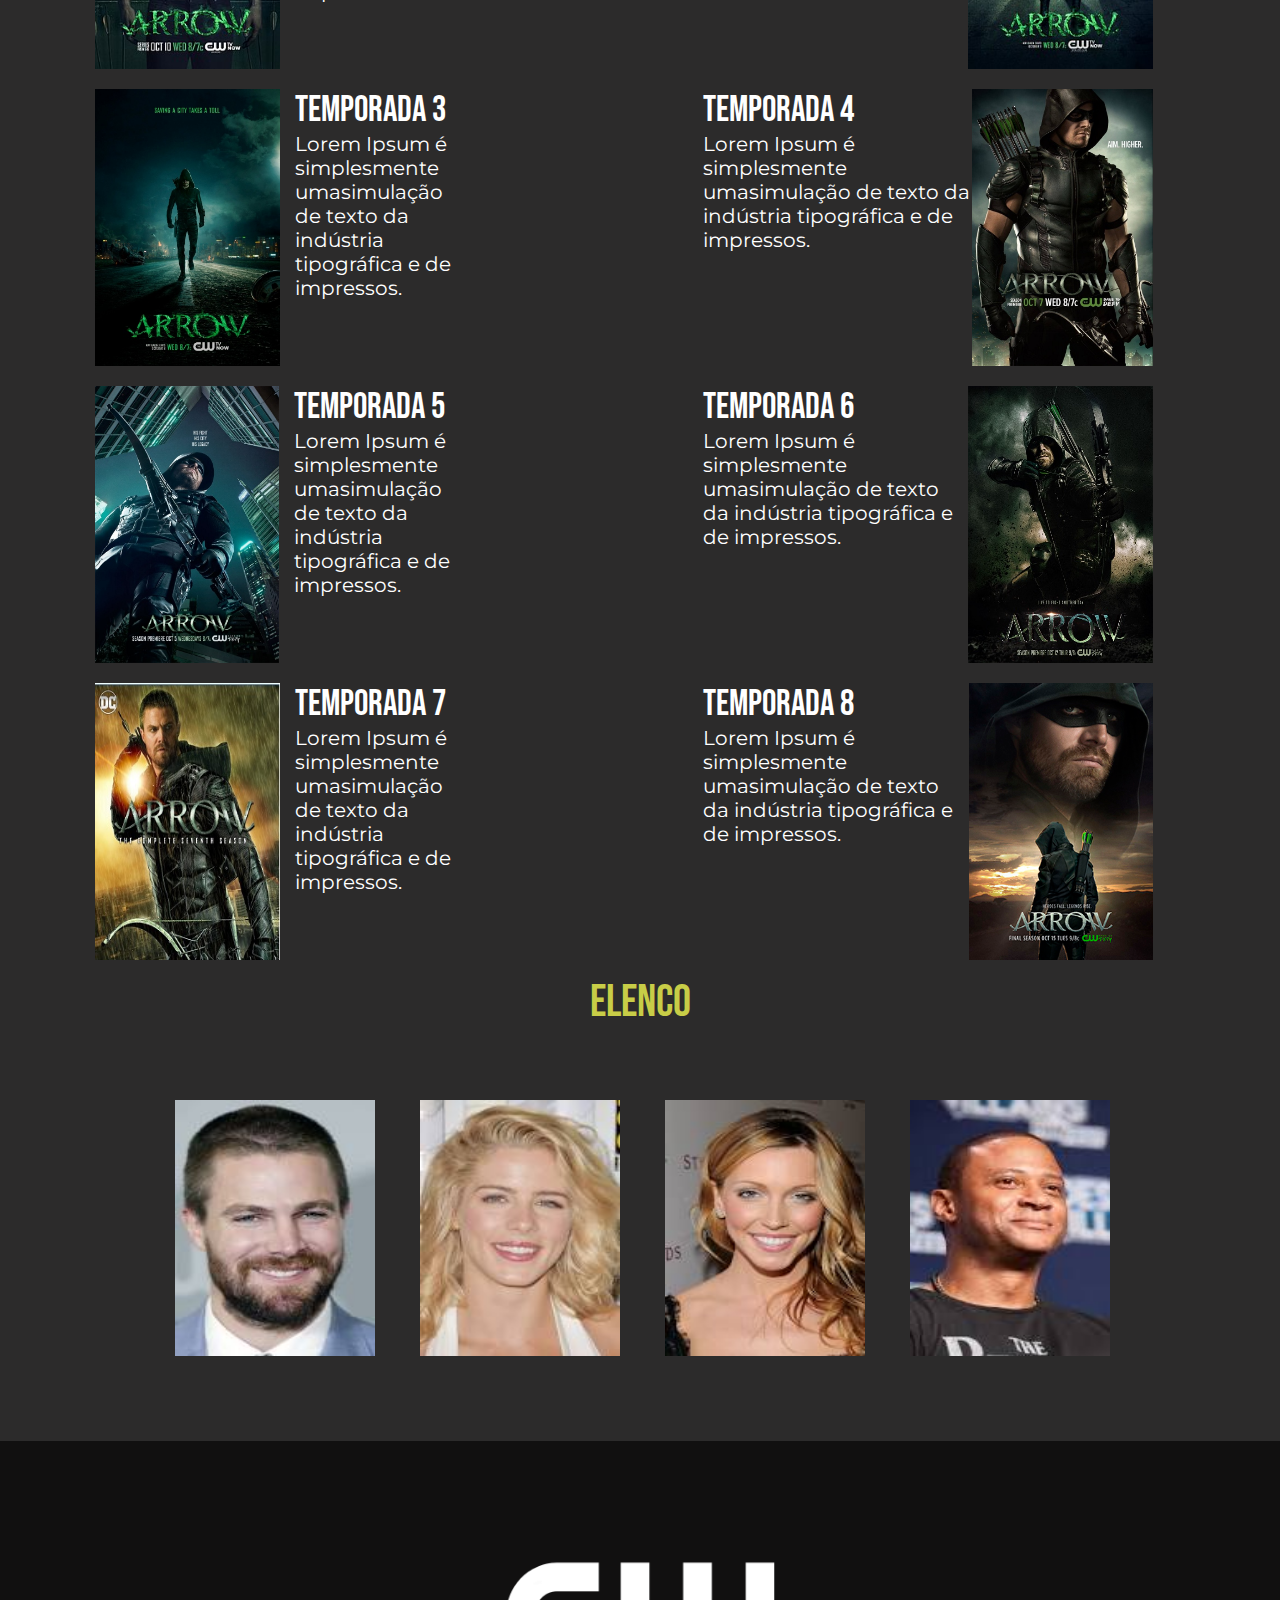
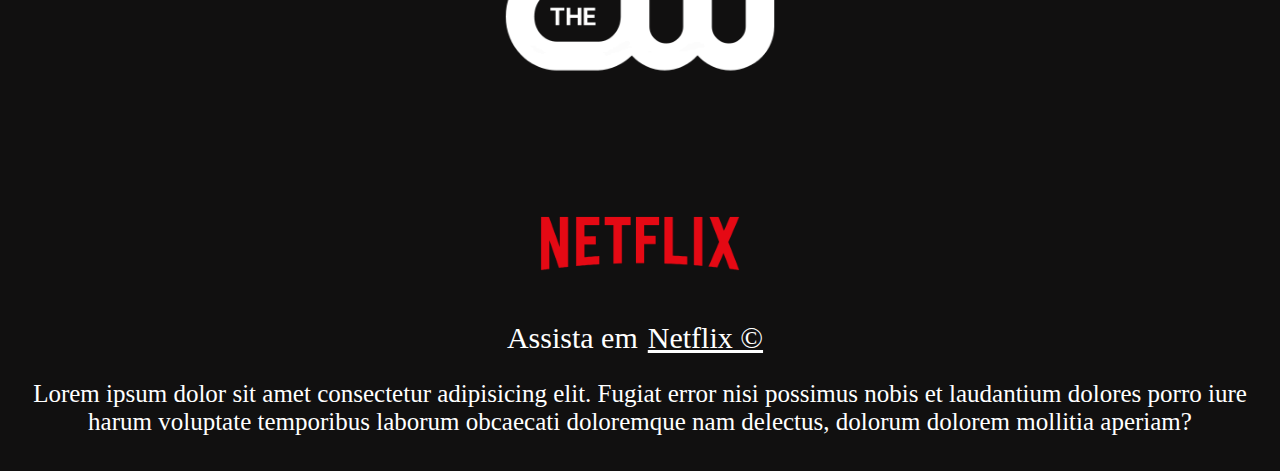
==== commit b3b0e729: "." ====
--- a/index.html
+++ b/index.html
@@ -127,7 +127,7 @@
         <img src="imagens/logo_netflix.png" alt="img2" class="img2">
       </div>
       <div class="text_footer">
-        <p class="link_footer">Assista em<a href="https://www.netflix.com/">Netflix</a></p>
+        <p class="link_footer">Assista em<a href="https://www.netflix.com/">Netflix &copy;</a></p>
         <p class="paragrapy_footer">Lorem ipsum dolor sit amet consectetur adipisicing elit. Fugiat error nisi possimus nobis et laudantium dolores porro iure harum voluptate temporibus laborum obcaecati doloremque nam delectus, dolorum dolorem mollitia aperiam?</p>
       </div>
     </footer>
--- a/style.css
+++ b/style.css
@@ -92,20 +92,21 @@
   margin-left: 10px;
   font-family: "Bebas Neue", cursive;
   cursor: pointer;
+  text-decoration: none;
 }
 
 .curiosity {
   margin: 20px;
 }
 
-.img_curiosity{
+.img_curiosity {
   display: flex;
   justify-content: center;
   align-items: center;
   gap: 30px;
 }
 
-.text_curiosity{
+.text_curiosity {
   display: flex;
   flex-direction: column;
   align-items: center;
@@ -142,13 +143,14 @@
   font-family: "Bebas Neue", cursive;
   margin-top: 20px;
   cursor: pointer;
-}
-
-.season{
+  text-decoration: none;
+}
+
+.season {
   margin: 10px;
 }
 
-.h1_season{
+.h1_season {
   text-align: center;
   color: #c8cd47;
   font-size: 30px;
@@ -156,40 +158,40 @@
   font-weight: 400;
 }
 
-.h2_season{
+.h2_season {
   font-family: "Bebas Neue", cursive;
   font-weight: 400;
 }
 
-.paragrapy_season{
+.paragrapy_season {
   font-family: "Montserrat", sans-serif;
   font-size: 14px;
 }
 
-.season_impar{
+.season_impar {
   display: flex;
   gap: 15px;
   margin-top: 20px;
 }
 
-.season_par{
+.season_par {
   display: flex;
   flex-direction: row-reverse;
   margin-top: 20px;
   margin-left: 20px;
 }
 
-.img_season{
+.img_season {
   width: 84px;
   height: 126px;
 }
 
-.text_season{
+.text_season {
   display: flex;
   flex-direction: column;
 }
 
-.h1_elenco{
+.h1_elenco {
   color: #c8cd47;
   font-size: 30px;
   font-family: "Bebas Neue", cursive;
@@ -199,16 +201,58 @@
   margin-bottom: 15px;
 }
 
-.elenco_imgs{
+.elenco_imgs {
   display: grid;
-  grid-template-columns: 1fr 1fr;
-  margin-left: 50px;
-}
-
-.img_elenco{
+  grid-template-columns: repeat(2, 1fr);
+  grid-gap: 5px;
+  justify-items: center;
+  text-align: center;
+  align-items: center;
+}
+
+.img_elenco {
   width: 131px;
   height: 172px;
   margin-bottom: 40px;
+}
+
+.footer {
+  width: 100vw;
+  height: auto;
+  background-color: #111010;
+}
+
+.img_footer {
+  display: flex;
+  align-items: center;
+  justify-content: center;
+  flex-direction: column;
+}
+
+.img1 {
+  width: 250px;
+}
+
+.img2 {
+  width: 150px;
+}
+
+.text_footer {
+  display: flex;
+  justify-content: center;
+  flex-direction: column;
+  text-align: center;
+  margin: 15px 15px 0px 15px;
+}
+
+.link_footer {
+  font-size: 20px;
+  margin-bottom: 25px;
+}
+
+.paragrapy_footer {
+  font-size: 20px;
+  margin-bottom: 35px;
 }
 
 @media (min-width: 748px) {
@@ -266,107 +310,146 @@
   .curiosity {
     margin: 30px;
   }
-  
-  .img_curiosity{
+
+  .img_curiosity {
     display: flex;
     justify-content: center;
     align-items: center;
     gap: 30px;
   }
-  
-  .text_curiosity{
+
+  .text_curiosity {
     display: flex;
     flex-direction: column;
     align-items: center;
   }
-  
+
   .curiosity1 {
     width: 250px;
     height: 184px;
   }
-  
+
   .curiosity2 {
     width: 250px;
     height: 184px;
   }
-  
+
   .curiosity h1 {
     font-size: 45px;
   }
-  
+
   .paragrapy_curiosity {
     text-align: center;
     font-size: 25px;
   }
-  
+
   .button_curiosity {
     width: 230px;
     height: 55px;
     font-size: 32px;
   }
-  .season{
+  .season {
     margin: 10px;
     margin-top: 35px;
     margin-left: 45px;
     display: grid;
     grid-template-columns: 1fr 1fr;
   }
-  
-  .h1_season{
+
+  .h1_season {
     font-size: 45px;
   }
-  
-  .h2_season{
+
+  .h2_season {
     font-family: "Bebas Neue", cursive;
     font-weight: 400;
     font-size: 32px;
   }
-  
-  .paragrapy_season{
+
+  .paragrapy_season {
     font-size: 14px;
   }
-  
-  .season_impar{
+
+  .season_impar {
     max-width: 350px;
     display: flex;
     justify-content: flex-start;
     gap: 15px;
     margin-top: 20px;
   }
-  
-  .season_par{
+
+  .season_par {
     max-width: 275px;
     display: flex;
     justify-content: flex-end;
     margin-top: 20px;
     margin-left: 20px;
   }
-  
-  .img_season{
+
+  .img_season {
     width: 110px;
     height: 164px;
   }
-  
-  .text_season{
+
+  .text_season {
     display: flex;
     flex-direction: column;
   }
 
-  .h1_elenco{
+  .h1_elenco {
     font-size: 45px;
     margin-bottom: 25px;
   }
-  
-  .elenco_imgs{
+
+  .elenco_imgs {
     display: grid;
     grid-template-columns: 1fr 1fr;
     padding: 45px;
     margin-left: 75px;
   }
-  
-  .img_elenco{
+
+  .img_elenco {
     width: 200px;
     height: 256px;
+  }
+
+  .footer {
+    width: 100vw;
+    height: auto;
+    background-color: #111010;
+  }
+
+  .img_footer {
+    display: flex;
+    align-items: center;
+    justify-content: center;
+    flex-direction: column;
+  }
+
+  .img1 {
+    width: 350px;
+  }
+
+  .img2 {
+    width: 250px;
+  }
+
+  .text_footer {
+    display: flex;
+    justify-content: center;
+    flex-direction: column;
+    text-align: center;
+    margin: 25px 25px 0px 25px;
+  }
+
+  .link_footer {
+    font-size: 30px;
+    margin-bottom: 25px;
+  }
+
+  .paragrapy_footer {
+    font-size: 25px;
+    margin-bottom: 35px;
   }
 }
 
@@ -425,36 +508,36 @@
   .curiosity {
     margin: 25px;
   }
-  
-  .img_curiosity{
+
+  .img_curiosity {
     gap: 45px;
   }
-  
-  .text_curiosity{
+
+  .text_curiosity {
     display: flex;
     flex-direction: column;
     align-items: center;
   }
-  
+
   .curiosity1 {
     width: 400px;
     height: 250px;
   }
-  
+
   .curiosity2 {
     width: 400px;
     height: 250px;
   }
-  
+
   .curiosity h1 {
     font-size: 55px;
   }
-  
+
   .paragrapy_curiosity {
     text-align: center;
     font-size: 25px;
   }
-  
+
   .button_curiosity {
     width: 238px;
     height: 65px;
@@ -462,67 +545,67 @@
     margin-bottom: 35px;
   }
 
-  .season{
+  .season {
     margin: 10px;
     margin-top: 35px;
     margin-left: 95px;
     display: grid;
     grid-template-columns: 1fr 1fr;
   }
-  
-  .h1_season{
+
+  .h1_season {
     font-size: 45px;
   }
-  
-  .h2_season{
+
+  .h2_season {
     font-family: "Bebas Neue", cursive;
     font-weight: 400;
     font-size: 36px;
   }
-  
-  .paragrapy_season{
+
+  .paragrapy_season {
     font-size: 20px;
   }
-  
-  .season_impar{
+
+  .season_impar {
     max-width: 356px;
     display: flex;
     justify-content: flex-start;
     gap: 15px;
     margin-top: 20px;
   }
-  
-  .season_par{
+
+  .season_par {
     max-width: 450px;
     display: flex;
     justify-content: flex-end;
     margin-top: 20px;
     margin-left: 20px;
   }
-  
-  .img_season{
+
+  .img_season {
     width: 185px;
     height: 277px;
   }
-  
-  .text_season{
+
+  .text_season {
     display: flex;
     flex-direction: column;
   }
 
-  .h1_elenco{
+  .h1_elenco {
     font-size: 45px;
     margin-bottom: 25px;
   }
-  
-  .elenco_imgs{
+
+  .elenco_imgs {
     display: flex;
     justify-content: center;
     gap: 45px;
     margin-right: 70px;
   }
-  
-  .img_elenco{
+
+  .img_elenco {
     width: 200px;
     height: 256px;
   }
